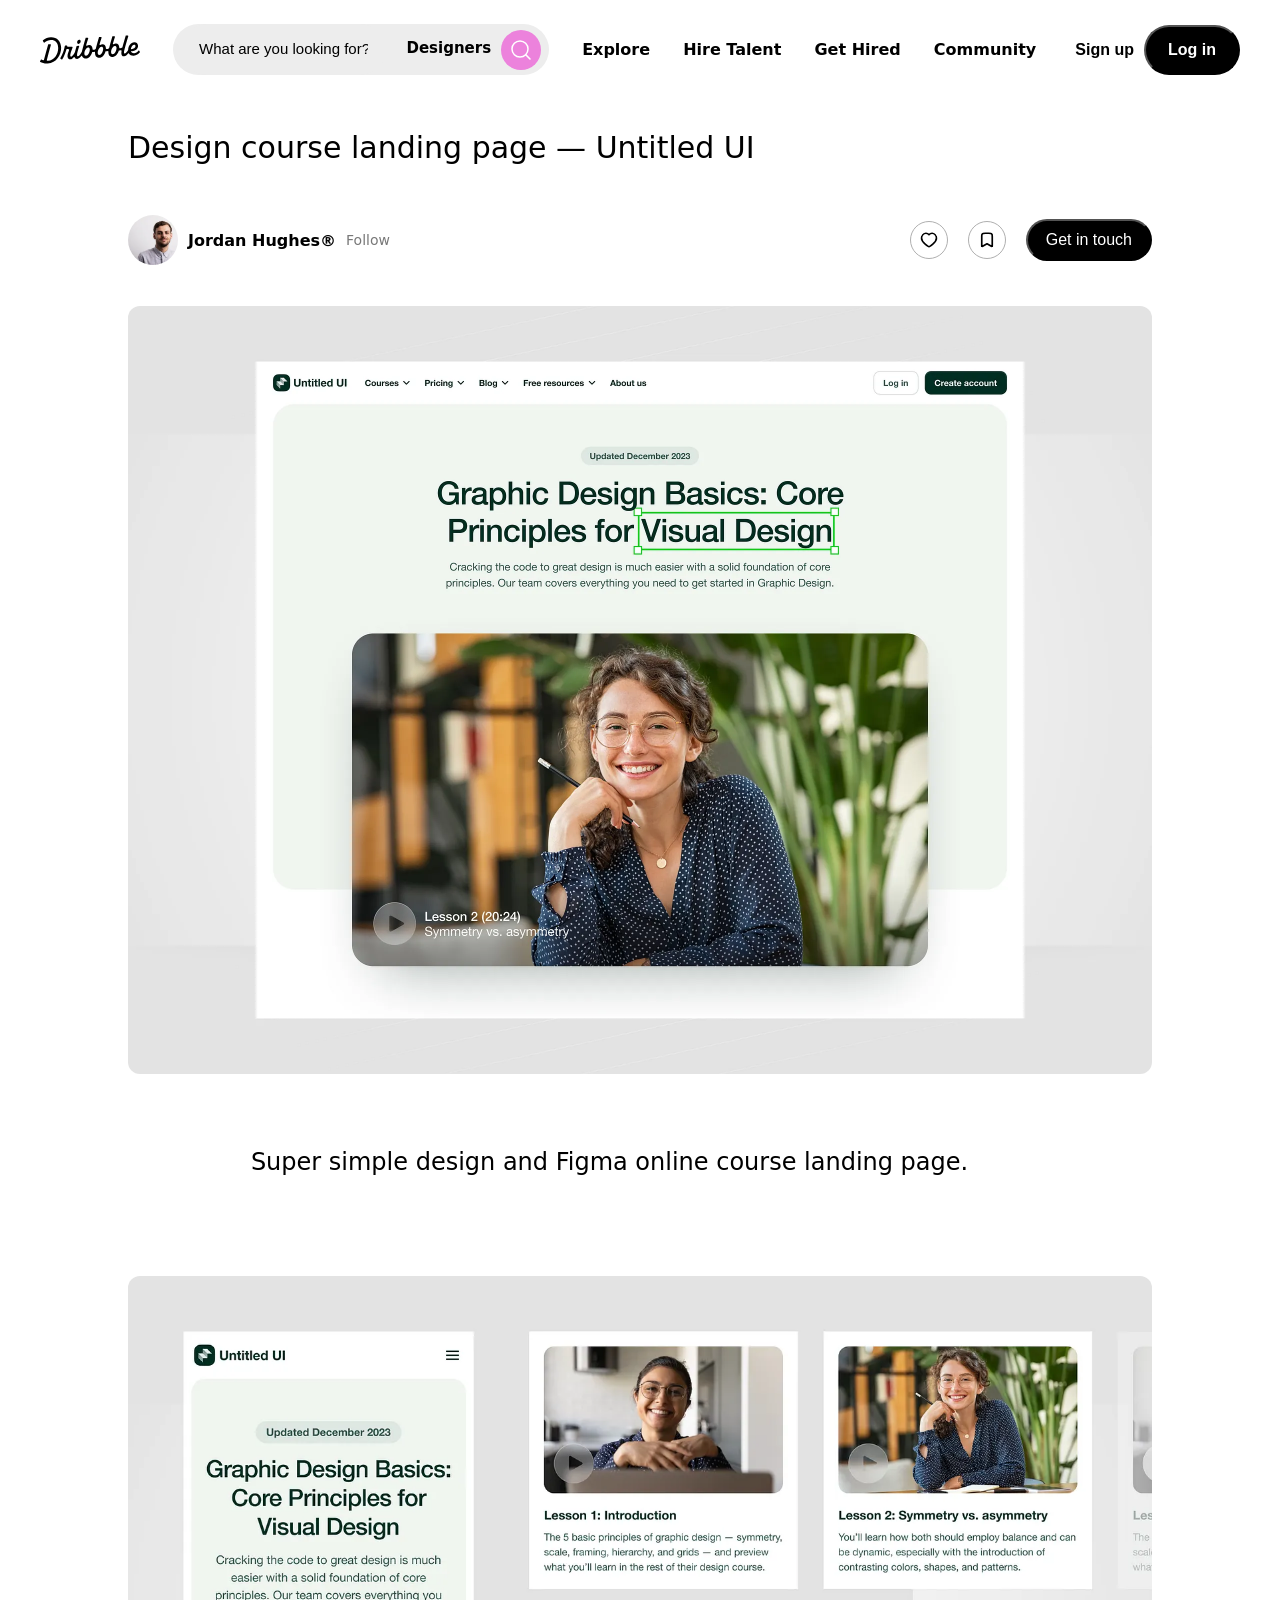
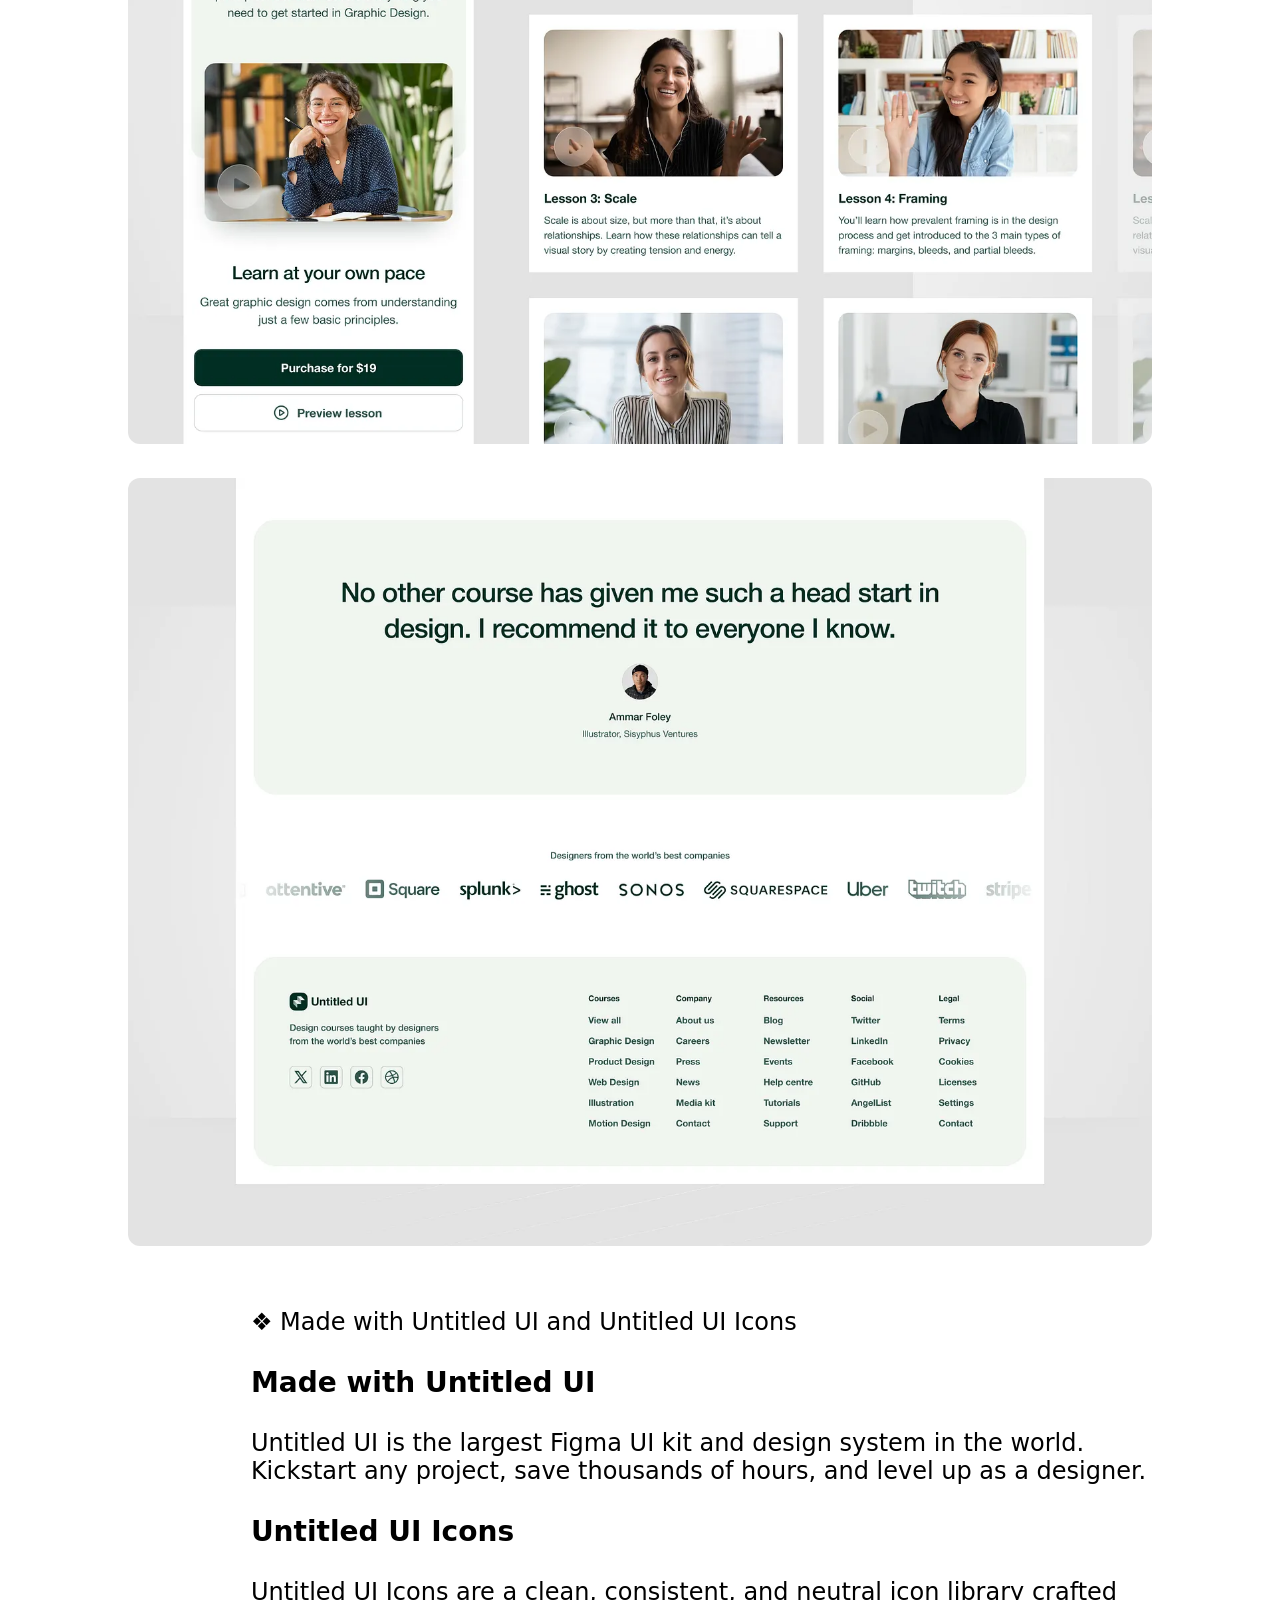
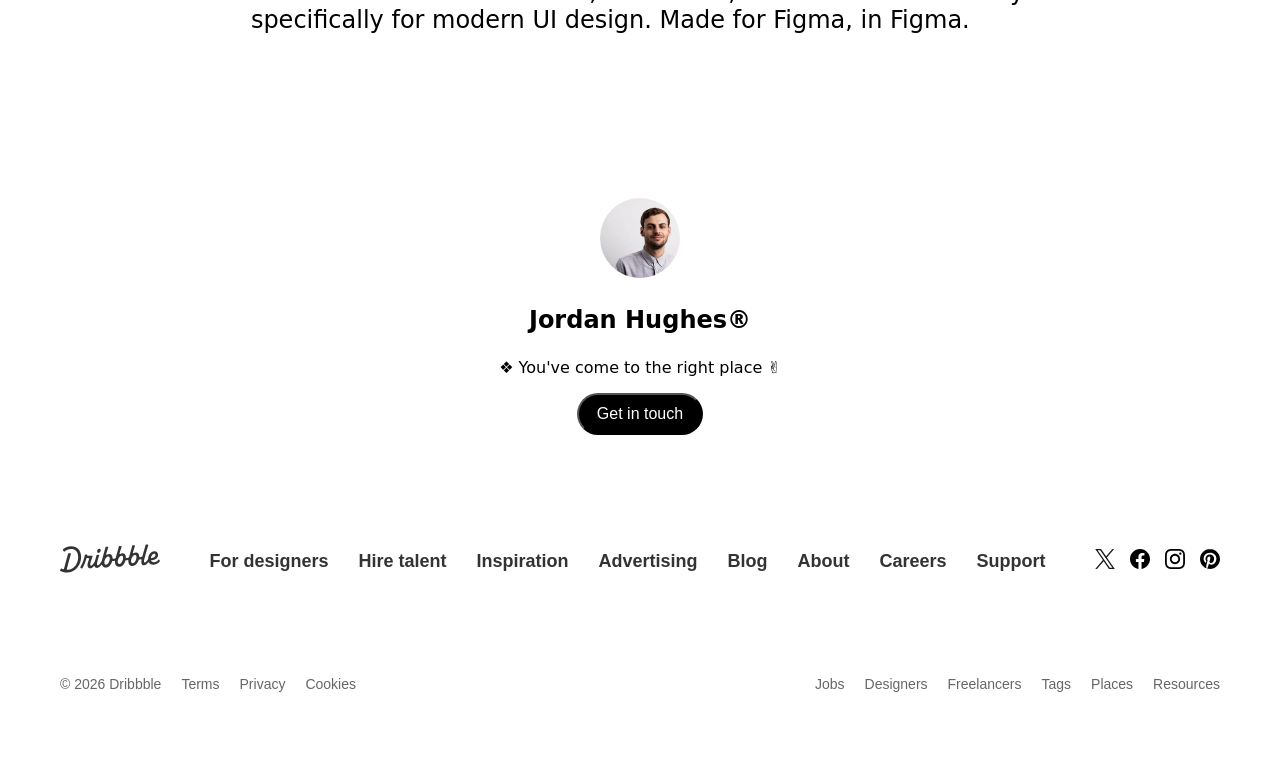
==== Assignment_7_Dribble_Responsive/index.html @ fb86acbf "Assignment_7_Dribble" ====
<!DOCTYPE html>
<html lang="en">

<head>
    <meta charset="UTF-8">
    <meta name="viewport" content="width=device-width, initial-scale=1.0">
    <title>Document</title>
    <link rel="stylesheet" href="style.css">
</head>

<body>
    <section class="nav-section">
        <div class="nav-bar">
            <svg xmlns="http://www.w3.org/2000/svg" width="100" height="59" viewBox="0 0 210 59" fill="none">
                <title>Dribbble: the community for graphic design</title>
                <path fill-rule="evenodd" clip-rule="evenodd"
                    d="M206.622 31.928C207.065 31.4116 207.85 31.4352 208.253 31.986H208.25L209.784 34.0834C210.075 34.4864 210.073 35.0425 209.769 35.4349C207.106 38.8893 202.44 42.2143 196.81 42.5359C192.366 42.7887 188.701 41.1051 186.706 37.9221C186.311 37.2925 185.44 37.2557 184.997 37.8511C182.63 41.0286 179.766 43.5134 176.782 43.6845C171.467 43.9876 169.966 40.4228 171.28 32.563C171.412 31.7805 170.726 31.1192 169.987 31.3141C168.885 31.6065 167.715 31.7356 166.528 31.633C166.034 31.5907 165.571 31.8912 165.422 32.3811C163.455 38.8418 158.774 44.8518 152.715 45.1997C148.847 45.421 143.069 43.205 143.647 33.9462C143.695 33.1927 143.019 32.5999 142.323 32.8106C141.11 33.1795 139.804 33.3534 138.474 33.2401C137.981 33.1979 137.52 33.4983 137.371 33.9885C135.404 40.449 130.723 46.4592 124.664 46.8068C120.796 47.0282 115.018 44.8124 115.596 35.5536C115.644 34.7998 114.968 34.207 114.272 34.418C113.059 34.7869 111.753 34.9634 110.423 34.8473C109.93 34.8053 109.469 35.1057 109.32 35.5956C107.352 42.0564 102.672 48.0664 96.6132 48.4142C93.8613 48.5723 90.1398 47.4945 88.4308 43.5264C88.1016 42.7599 87.1144 42.6438 86.6257 43.3105C84.2334 46.5751 81.3193 49.152 78.2762 49.3259C75.1571 49.505 73.4509 48.2535 72.7091 46.0216C72.4458 45.2339 71.4609 45.0467 70.9293 45.6712C68.8002 48.1744 66.3749 50.0082 63.9216 50.1479C60.1393 50.3666 57.9619 47.563 57.7823 44.1667C57.5747 40.204 59.2887 35.564 61.2025 30.4999C61.4684 29.7964 60.9873 29.0348 60.2608 29.0032C59.157 28.956 57.8963 28.8399 56.7113 28.6185C56.1771 28.5159 55.6583 28.8479 55.5063 29.3907C53.243 37.4716 49.7771 45.392 46.8529 50.074C46.5263 50.5984 45.8505 50.7381 45.3593 50.377L43.1264 48.7331C42.6682 48.393 42.5441 47.7397 42.8504 47.247C47.0759 40.478 50.8278 29.8807 52.1215 22.0421C52.2025 21.5415 52.61 21.17 53.0986 21.141L56.0683 20.9697C56.7493 20.9302 57.2861 21.5652 57.162 22.2634L57.1493 22.3372C57.0379 22.959 57.4532 23.5439 58.0532 23.6257C60.7164 23.992 64.6963 24.0366 67.3975 23.9313C68.157 23.9023 68.6938 24.6875 68.4178 25.4226C66.2507 31.1876 63.3469 39.1765 63.5139 42.3382C63.5899 43.7662 64.2204 44.5462 65.3291 44.4829C67.4508 44.3619 70.7141 40.0959 73.1876 35.3455C73.2331 35.261 73.2659 35.169 73.2862 35.0741C74.1196 31.3543 75.3565 27.2068 76.6061 23.0163L76.6837 22.7561C76.8128 22.3188 77.1901 22.0131 77.6306 21.9868L81.1876 21.7839C81.9219 21.7417 82.4712 22.4795 82.2485 23.2093C82.0654 23.8112 81.883 24.409 81.7023 25.0014C78.5723 35.2603 75.9438 43.8759 79.4838 43.6742C81.7978 43.5422 85.0764 39.6164 87.8966 34.0279C87.9421 33.9356 87.9751 33.8381 87.9954 33.7355C88.1372 33.0055 88.3092 32.2416 88.5195 31.4432C90.1639 24.8753 92.0286 18.3691 93.8955 11.855C94.4717 9.8446 95.0481 7.83341 95.6182 5.81945C95.7449 5.37417 96.1245 5.06062 96.57 5.03426L100.221 4.82611C100.963 4.78396 101.512 5.52962 101.279 6.26474C99.8208 10.8388 98.2967 15.7106 96.8487 20.4006C96.5448 21.3887 97.603 22.2107 98.4386 21.6416C99.8791 20.6562 101.545 20.0027 103.158 19.9105C107.267 19.676 110.064 23.0565 110.332 28.1496C110.347 28.4184 110.363 28.7082 110.37 29.0032C110.385 29.5673 110.808 30.023 111.348 30.0704C113.282 30.2417 115.259 29.6673 116.786 28.3051C116.943 28.1654 117.049 27.9757 117.102 27.7701C118.616 21.8916 120.287 16.0568 121.959 10.2147C122.532 8.21455 123.105 6.21353 123.672 4.20956C123.798 3.76427 124.178 3.45072 124.624 3.42438L128.274 3.21623C129.016 3.17408 129.566 3.91972 129.333 4.65484C127.874 9.22892 126.35 14.1007 124.902 18.7907C124.598 19.7788 125.657 20.6008 126.492 20.0317C127.933 19.0463 129.599 18.3929 131.211 18.3006C135.32 18.0662 138.117 21.4466 138.386 26.5399C138.401 26.8084 138.416 27.0985 138.424 27.3935C138.436 27.9573 138.862 28.4132 139.401 28.4607C141.335 28.6318 143.312 28.0573 144.839 26.6951C144.996 26.5557 145.102 26.3659 145.156 26.1604C146.67 20.2818 148.34 14.4471 150.013 8.6051C150.586 6.60484 151.158 4.60372 151.725 2.59968C151.852 2.15439 152.232 1.84085 152.677 1.8145L156.328 1.60635C157.07 1.56419 157.619 2.30985 157.386 3.04497C155.928 7.61902 154.404 12.4908 152.956 17.1808C152.652 18.1689 153.71 18.991 154.546 18.4219C155.986 17.4364 157.652 16.783 159.265 16.6908C163.374 16.4563 166.171 19.8367 166.44 24.9299C166.455 25.2013 166.47 25.4885 166.477 25.7835C166.493 26.3447 166.913 26.8032 167.452 26.8507C169.323 27.0166 171.237 26.4844 172.741 25.2171C172.908 25.0774 173.024 24.8798 173.08 24.6637C174.804 18.0187 177.336 9.31324 179.777 0.981894C179.906 0.541877 180.285 0.236236 180.726 0.209888L184.344 0.0017367C185.078 -0.0404207 185.627 0.692063 185.407 1.42191C182.047 12.5778 179.308 22.3372 177.797 28.0944C175.789 35.9039 175.711 38.1567 177.994 38.025C179.911 37.9143 182.493 35.1952 184.928 31.0847C185.025 30.924 185.075 30.7397 185.083 30.5526C185.402 22.324 190.447 14.8385 197.946 14.409C202.969 14.1218 205.721 17.916 205.918 21.6495C206.293 28.7767 199.248 33.3324 192.42 32.9107C191.625 32.8606 191.047 33.7145 191.397 34.4574C192.351 36.4967 194.359 37.6352 197.787 37.4374C201.048 37.2531 204.468 34.439 206.622 31.928ZM93.7548 33.9278C92.1345 40.4228 94.1017 42.9652 96.646 42.8203C100.823 42.5805 104.864 34.9263 104.553 29.019C104.416 26.4396 102.907 25.0958 101.145 25.1961C98.2106 25.3646 95.0512 28.745 93.7548 33.9278ZM121.808 32.3207C120.188 38.8154 122.155 41.3581 124.7 41.2131H124.697C128.874 40.9734 132.917 33.3192 132.606 27.4119C132.472 24.8324 130.96 23.4886 129.198 23.5887C126.264 23.7574 123.105 27.1379 121.808 32.3207ZM149.862 30.7133C148.242 37.2082 150.209 39.7509 152.753 39.606H152.751C156.925 39.3662 160.971 31.712 160.66 25.8047C160.525 23.2251 159.014 21.8814 157.252 21.9815C154.318 22.1501 151.158 25.5307 149.862 30.7133ZM200.584 22.2239C200.559 20.5218 199.513 19.2887 197.817 19.3862H197.815C194.483 19.5785 191.875 23.1856 191.045 27.562C190.913 28.2577 191.422 28.9058 192.103 28.8899C196.407 28.7821 200.721 25.9416 200.584 22.2239ZM44.3525 25.3837C43.9171 12.1962 35.3423 3.49339 22.6712 3.94658C17.2307 4.19426 11.0052 6.25733 6.32164 9.9461C5.88113 10.2939 5.76719 10.9315 6.06593 11.4163L8.05331 14.6519C8.39254 15.2052 9.11407 15.3185 9.60776 14.9075C13.1724 11.9459 18.0383 10.0041 22.7193 9.79855C31.403 9.43757 37.7828 14.9971 38.1551 25.7367C38.6209 38.2417 30.2157 52.5461 16.7091 53.3207C16.2382 53.3471 15.7471 53.3577 15.2559 53.3577C14.5673 53.3577 14.0585 52.6858 14.2306 51.9901C16.8357 41.4744 19.8763 30.1974 22.9776 19.7029C23.1928 18.973 22.6459 18.2458 21.9143 18.288L17.9648 18.5146C17.5218 18.5409 17.142 18.8492 17.0129 19.2918C14.0331 29.6045 11.0508 40.7895 8.36723 51.284C8.21279 51.89 7.59761 52.2379 7.02544 52.0427C5.62543 51.566 4.34693 51.0232 3.2583 50.3881C2.73677 50.0825 2.07601 50.2987 1.80765 50.8571L0.11142 54.4037C-0.139216 54.9281 0.0455967 55.5709 0.539275 55.8527C4.38489 58.0345 10.223 59.2806 16.0914 58.9462C35.4032 57.8393 44.864 40.0015 44.3525 25.3889V25.3837ZM82.3044 9.18082C79.955 9.31518 77.8713 11.9553 78.0183 14.7377C78.1143 16.5715 79.2917 17.7967 81.1195 17.694C83.4689 17.5596 85.6106 14.7798 85.4714 12.1318C85.3754 10.298 84.0005 9.08333 82.3044 9.18082Z"
                    fill="currentColor" />
            </svg>
            <div class="search-bar">
                <input type="text" placeholder="What are you looking for?">
                <div class="search-content">
                    <div class="dropdown">
                        <p>Designers </p>
                    </div>
                    <button class="search-icon">
                        <svg xmlns="http://www.w3.org/2000/svg" width="24" height="24" viewBox="0 0 24 24" fill="none"
                            role="img" aria-hidden="true" class="icon ">
                            <path
                                d="M21 21L16.65 16.65M19 11C19 15.4183 15.4183 19 11 19C6.58172 19 3 15.4183 3 11C3 6.58172 6.58172 3 11 3C15.4183 3 19 6.58172 19 11Z"
                                stroke="currentColor" stroke-width="1.5" stroke-linecap="round"
                                stroke-linejoin="round" />
                        </svg>
                    </button>
                </div>
            </div>
            <h3>Explore</h3>
            <h3>Hire Talent</h3>
            <h3>Get Hired</h3>
            <h3>Community</h3>
            <div class="login-signup-btn">
                <button class="signup">Sign up</button>
                <button class="login">Log in</button>
            </div>
        </div>
    </section>
    <section class="main-content">
        <div class="content">
            <h2 class="main-head">Design course landing page — Untitled UI</h2>
            <div class="profile-header">
                <div class="pic-name">
                    <img src="Profile_pic.webp" class="profile-pic" alt="">
                    <p class="name">Jordan Hughes®</p>
                    <p class="follow">Follow</p>
                </div>
                <div class="buttons">
                    <svg xmlns="http://www.w3.org/2000/svg" width="18" height="18" viewBox="0 0 16 16" fill="none"
                        role="img" aria-hidden="true" class="icon-btn">
                        <path
                            d="M10.7408 2C13.0889 2 14.6667 4.235 14.6667 6.32C14.6667 10.5425 8.11856 14 8.00004 14C7.88152 14 1.33337 10.5425 1.33337 6.32C1.33337 4.235 2.91115 2 5.2593 2C6.60745 2 7.48893 2.6825 8.00004 3.2825C8.51115 2.6825 9.39263 2 10.7408 2Z"
                            stroke="currentColor" stroke-width="1.5" stroke-linecap="round" stroke-linejoin="round" />
                    </svg>
                    <svg xmlns="http://www.w3.org/2000/svg" width="18" height="18" viewBox="0 0 16 16" fill="none"
                        role="img" aria-hidden="true" class="icon-btn">
                        <path
                            d="M3.33337 5.2C3.33337 4.0799 3.33337 3.51984 3.55136 3.09202C3.74311 2.71569 4.04907 2.40973 4.42539 2.21799C4.85322 2 5.41327 2 6.53337 2H9.46671C10.5868 2 11.1469 2 11.5747 2.21799C11.951 2.40973 12.257 2.71569 12.4487 3.09202C12.6667 3.51984 12.6667 4.0799 12.6667 5.2V14L8.00004 11.3333L3.33337 14V5.2Z"
                            stroke="currentColor" stroke-width="1.5" stroke-linecap="round" stroke-linejoin="round" />
                    </svg>
                    <button class="buttons-btn">Get in touch</button>
                </div>
            </div>
            <div class="post">
                <img src="Post_1.webp" alt="" class="post-1">
            </div>
            <p class="post-desc">Super simple design and Figma online course landing page.</p>
            <div class="post">
                <img src="Post_2.webp" alt="" class="post-1">
            </div>
            <div class="post">
                <img src="Post_3.webp" alt="" class="post-1">
            </div><br><br>

            <p class="post-desc-1">❖ Made with Untitled UI and Untitled UI Icons</p>
            <p class="post-bold">Made with Untitled UI</p>
            <p class="post-desc-1">Untitled UI is the largest Figma UI kit and design system in the world. Kickstart any
                project, save thousands of hours, and level up as a designer.</p>
            <p class="post-bold">Untitled UI Icons</p>
            <p class="post-desc-1">Untitled UI Icons are a clean, consistent, and neutral icon library crafted
                specifically for modern UI design. Made for Figma, in Figma.</p>
            <div class="pic-name-1">
                <img src="Profile_pic.webp" class="profile-pic-1" alt="">
                <p class="name-1">Jordan Hughes®</p>
                <p class="follow-1">❖ You've come to the right place ✌️</p>
                <button class="buttons-btn">Get in touch</button>
            </div>
        </div>
    </section>
    <footer class="footer">
        <div class="footer-top">
            <div class="logo">
                <svg xmlns="http://www.w3.org/2000/svg" width="100" height="59" viewBox="0 0 210 59" fill="none">
                    <title>Dribbble: the community for graphic design</title>
                    <path fill-rule="evenodd" clip-rule="evenodd"
                        d="M206.622 31.928C207.065 31.4116 207.85 31.4352 208.253 31.986H208.25L209.784 34.0834C210.075 34.4864 210.073 35.0425 209.769 35.4349C207.106 38.8893 202.44 42.2143 196.81 42.5359C192.366 42.7887 188.701 41.1051 186.706 37.9221C186.311 37.2925 185.44 37.2557 184.997 37.8511C182.63 41.0286 179.766 43.5134 176.782 43.6845C171.467 43.9876 169.966 40.4228 171.28 32.563C171.412 31.7805 170.726 31.1192 169.987 31.3141C168.885 31.6065 167.715 31.7356 166.528 31.633C166.034 31.5907 165.571 31.8912 165.422 32.3811C163.455 38.8418 158.774 44.8518 152.715 45.1997C148.847 45.421 143.069 43.205 143.647 33.9462C143.695 33.1927 143.019 32.5999 142.323 32.8106C141.11 33.1795 139.804 33.3534 138.474 33.2401C137.981 33.1979 137.52 33.4983 137.371 33.9885C135.404 40.449 130.723 46.4592 124.664 46.8068C120.796 47.0282 115.018 44.8124 115.596 35.5536C115.644 34.7998 114.968 34.207 114.272 34.418C113.059 34.7869 111.753 34.9634 110.423 34.8473C109.93 34.8053 109.469 35.1057 109.32 35.5956C107.352 42.0564 102.672 48.0664 96.6132 48.4142C93.8613 48.5723 90.1398 47.4945 88.4308 43.5264C88.1016 42.7599 87.1144 42.6438 86.6257 43.3105C84.2334 46.5751 81.3193 49.152 78.2762 49.3259C75.1571 49.505 73.4509 48.2535 72.7091 46.0216C72.4458 45.2339 71.4609 45.0467 70.9293 45.6712C68.8002 48.1744 66.3749 50.0082 63.9216 50.1479C60.1393 50.3666 57.9619 47.563 57.7823 44.1667C57.5747 40.204 59.2887 35.564 61.2025 30.4999C61.4684 29.7964 60.9873 29.0348 60.2608 29.0032C59.157 28.956 57.8963 28.8399 56.7113 28.6185C56.1771 28.5159 55.6583 28.8479 55.5063 29.3907C53.243 37.4716 49.7771 45.392 46.8529 50.074C46.5263 50.5984 45.8505 50.7381 45.3593 50.377L43.1264 48.7331C42.6682 48.393 42.5441 47.7397 42.8504 47.247C47.0759 40.478 50.8278 29.8807 52.1215 22.0421C52.2025 21.5415 52.61 21.17 53.0986 21.141L56.0683 20.9697C56.7493 20.9302 57.2861 21.5652 57.162 22.2634L57.1493 22.3372C57.0379 22.959 57.4532 23.5439 58.0532 23.6257C60.7164 23.992 64.6963 24.0366 67.3975 23.9313C68.157 23.9023 68.6938 24.6875 68.4178 25.4226C66.2507 31.1876 63.3469 39.1765 63.5139 42.3382C63.5899 43.7662 64.2204 44.5462 65.3291 44.4829C67.4508 44.3619 70.7141 40.0959 73.1876 35.3455C73.2331 35.261 73.2659 35.169 73.2862 35.0741C74.1196 31.3543 75.3565 27.2068 76.6061 23.0163L76.6837 22.7561C76.8128 22.3188 77.1901 22.0131 77.6306 21.9868L81.1876 21.7839C81.9219 21.7417 82.4712 22.4795 82.2485 23.2093C82.0654 23.8112 81.883 24.409 81.7023 25.0014C78.5723 35.2603 75.9438 43.8759 79.4838 43.6742C81.7978 43.5422 85.0764 39.6164 87.8966 34.0279C87.9421 33.9356 87.9751 33.8381 87.9954 33.7355C88.1372 33.0055 88.3092 32.2416 88.5195 31.4432C90.1639 24.8753 92.0286 18.3691 93.8955 11.855C94.4717 9.8446 95.0481 7.83341 95.6182 5.81945C95.7449 5.37417 96.1245 5.06062 96.57 5.03426L100.221 4.82611C100.963 4.78396 101.512 5.52962 101.279 6.26474C99.8208 10.8388 98.2967 15.7106 96.8487 20.4006C96.5448 21.3887 97.603 22.2107 98.4386 21.6416C99.8791 20.6562 101.545 20.0027 103.158 19.9105C107.267 19.676 110.064 23.0565 110.332 28.1496C110.347 28.4184 110.363 28.7082 110.37 29.0032C110.385 29.5673 110.808 30.023 111.348 30.0704C113.282 30.2417 115.259 29.6673 116.786 28.3051C116.943 28.1654 117.049 27.9757 117.102 27.7701C118.616 21.8916 120.287 16.0568 121.959 10.2147C122.532 8.21455 123.105 6.21353 123.672 4.20956C123.798 3.76427 124.178 3.45072 124.624 3.42438L128.274 3.21623C129.016 3.17408 129.566 3.91972 129.333 4.65484C127.874 9.22892 126.35 14.1007 124.902 18.7907C124.598 19.7788 125.657 20.6008 126.492 20.0317C127.933 19.0463 129.599 18.3929 131.211 18.3006C135.32 18.0662 138.117 21.4466 138.386 26.5399C138.401 26.8084 138.416 27.0985 138.424 27.3935C138.436 27.9573 138.862 28.4132 139.401 28.4607C141.335 28.6318 143.312 28.0573 144.839 26.6951C144.996 26.5557 145.102 26.3659 145.156 26.1604C146.67 20.2818 148.34 14.4471 150.013 8.6051C150.586 6.60484 151.158 4.60372 151.725 2.59968C151.852 2.15439 152.232 1.84085 152.677 1.8145L156.328 1.60635C157.07 1.56419 157.619 2.30985 157.386 3.04497C155.928 7.61902 154.404 12.4908 152.956 17.1808C152.652 18.1689 153.71 18.991 154.546 18.4219C155.986 17.4364 157.652 16.783 159.265 16.6908C163.374 16.4563 166.171 19.8367 166.44 24.9299C166.455 25.2013 166.47 25.4885 166.477 25.7835C166.493 26.3447 166.913 26.8032 167.452 26.8507C169.323 27.0166 171.237 26.4844 172.741 25.2171C172.908 25.0774 173.024 24.8798 173.08 24.6637C174.804 18.0187 177.336 9.31324 179.777 0.981894C179.906 0.541877 180.285 0.236236 180.726 0.209888L184.344 0.0017367C185.078 -0.0404207 185.627 0.692063 185.407 1.42191C182.047 12.5778 179.308 22.3372 177.797 28.0944C175.789 35.9039 175.711 38.1567 177.994 38.025C179.911 37.9143 182.493 35.1952 184.928 31.0847C185.025 30.924 185.075 30.7397 185.083 30.5526C185.402 22.324 190.447 14.8385 197.946 14.409C202.969 14.1218 205.721 17.916 205.918 21.6495C206.293 28.7767 199.248 33.3324 192.42 32.9107C191.625 32.8606 191.047 33.7145 191.397 34.4574C192.351 36.4967 194.359 37.6352 197.787 37.4374C201.048 37.2531 204.468 34.439 206.622 31.928ZM93.7548 33.9278C92.1345 40.4228 94.1017 42.9652 96.646 42.8203C100.823 42.5805 104.864 34.9263 104.553 29.019C104.416 26.4396 102.907 25.0958 101.145 25.1961C98.2106 25.3646 95.0512 28.745 93.7548 33.9278ZM121.808 32.3207C120.188 38.8154 122.155 41.3581 124.7 41.2131H124.697C128.874 40.9734 132.917 33.3192 132.606 27.4119C132.472 24.8324 130.96 23.4886 129.198 23.5887C126.264 23.7574 123.105 27.1379 121.808 32.3207ZM149.862 30.7133C148.242 37.2082 150.209 39.7509 152.753 39.606H152.751C156.925 39.3662 160.971 31.712 160.66 25.8047C160.525 23.2251 159.014 21.8814 157.252 21.9815C154.318 22.1501 151.158 25.5307 149.862 30.7133ZM200.584 22.2239C200.559 20.5218 199.513 19.2887 197.817 19.3862H197.815C194.483 19.5785 191.875 23.1856 191.045 27.562C190.913 28.2577 191.422 28.9058 192.103 28.8899C196.407 28.7821 200.721 25.9416 200.584 22.2239ZM44.3525 25.3837C43.9171 12.1962 35.3423 3.49339 22.6712 3.94658C17.2307 4.19426 11.0052 6.25733 6.32164 9.9461C5.88113 10.2939 5.76719 10.9315 6.06593 11.4163L8.05331 14.6519C8.39254 15.2052 9.11407 15.3185 9.60776 14.9075C13.1724 11.9459 18.0383 10.0041 22.7193 9.79855C31.403 9.43757 37.7828 14.9971 38.1551 25.7367C38.6209 38.2417 30.2157 52.5461 16.7091 53.3207C16.2382 53.3471 15.7471 53.3577 15.2559 53.3577C14.5673 53.3577 14.0585 52.6858 14.2306 51.9901C16.8357 41.4744 19.8763 30.1974 22.9776 19.7029C23.1928 18.973 22.6459 18.2458 21.9143 18.288L17.9648 18.5146C17.5218 18.5409 17.142 18.8492 17.0129 19.2918C14.0331 29.6045 11.0508 40.7895 8.36723 51.284C8.21279 51.89 7.59761 52.2379 7.02544 52.0427C5.62543 51.566 4.34693 51.0232 3.2583 50.3881C2.73677 50.0825 2.07601 50.2987 1.80765 50.8571L0.11142 54.4037C-0.139216 54.9281 0.0455967 55.5709 0.539275 55.8527C4.38489 58.0345 10.223 59.2806 16.0914 58.9462C35.4032 57.8393 44.864 40.0015 44.3525 25.3889V25.3837ZM82.3044 9.18082C79.955 9.31518 77.8713 11.9553 78.0183 14.7377C78.1143 16.5715 79.2917 17.7967 81.1195 17.694C83.4689 17.5596 85.6106 14.7798 85.4714 12.1318C85.3754 10.298 84.0005 9.08333 82.3044 9.18082Z"
                        fill="currentColor" />
                </svg>
            </div>

            <ul class="footer-links">
                <li>For designers</li>
                <li>Hire talent</li>
                <li>Inspiration</li>
                <li>Advertising</li>
                <li>Blog</li>
                <li>About</li>
                <li>Careers</li>
                <li>Support</li>
            </ul>

            <div class="social-icons">
                <span><svg xmlns="http://www.w3.org/2000/svg" width="20" height="20" viewBox="0 0 16 16" role="img" aria-hidden="true" class="icon "><path d="M9.492 6.773 15.32 0h-1.379L8.88 5.883 4.836 0H.176l6.113 8.895L.176 16h1.379l5.347-6.21L11.168 16h4.664Zm-1.89 2.2L6.98 8.09 2.055 1.04h2.12l3.977 5.687.618.886 5.171 7.395h-2.12Zm0 0" style="stroke:none;fill-rule:nonzero;fill:#1a1a1a;fill-opacity:1"/></svg></span>
                <span><svg xmlns="http://www.w3.org/2000/svg" width="20" height="20" viewBox="0 0 16 16" role="img" aria-hidden="true" class="icon "><path fill-rule="evenodd" clip-rule="evenodd" d="M7.99997 0C12.4179 0 15.9999 3.58206 15.9999 8C15.9999 11.9938 13.0749 15.3036 9.24988 15.9032V10.313H11.114L11.4684 8L11.4684 8L9.24988 8V6.49923C9.24988 6.31267 9.27682 6.12738 9.34035 5.95886C9.46533 5.62736 9.73181 5.36105 10.2125 5.27706C10.3161 5.25896 10.4296 5.24933 10.5538 5.24933C10.5538 5.24933 10.5538 5.24933 10.5538 5.24933H11.5629V3.28055C11.5629 3.28055 11.5629 3.28055 11.5629 3.28055C11.5629 3.28055 10.6471 3.12418 9.77189 3.12418C9.77188 3.12418 9.77188 3.12417 9.77187 3.12417C9.70943 3.12417 9.64772 3.12547 9.58678 3.12805C7.99515 3.19538 6.92259 4.13904 6.7691 5.811C6.7565 5.94817 6.75008 6.09022 6.75008 6.2371V8H4.71831V10.313L4.71833 10.313L6.75008 10.313V15.9032C2.92504 15.3025 0 11.9927 0 8C0 3.58206 3.58204 0 7.99997 0Z"/></svg></span>
                <span><svg xmlns="http://www.w3.org/2000/svg" width="20" height="20" viewBox="0 0 16 16" fill-rule="evenodd" clip-rule="evenodd" stroke-linejoin="round" stroke-miterlimit="1.414" role="img" aria-hidden="true" class="icon "><path d="M8 0C5.827 0 5.555.01 4.702.048 3.85.088 3.27.222 2.76.42c-.526.204-.973.478-1.417.923-.445.444-.72.89-.923 1.417-.198.51-.333 1.09-.372 1.942C.008 5.555 0 5.827 0 8s.01 2.445.048 3.298c.04.852.174 1.433.372 1.942.204.526.478.973.923 1.417.444.445.89.72 1.417.923.51.198 1.09.333 1.942.372.853.04 1.125.048 3.298.048s2.445-.01 3.298-.048c.852-.04 1.433-.174 1.942-.372.526-.204.973-.478 1.417-.923.445-.444.72-.89.923-1.417.198-.51.333-1.09.372-1.942.04-.853.048-1.125.048-3.298s-.01-2.445-.048-3.298c-.04-.852-.174-1.433-.372-1.942-.204-.526-.478-.973-.923-1.417-.444-.445-.89-.72-1.417-.923-.51-.198-1.09-.333-1.942-.372C10.445.008 10.173 0 8 0zm0 1.44c2.136 0 2.39.01 3.233.048.78.036 1.203.166 1.485.276.374.145.64.318.92.598.28.28.453.546.598.92.11.282.24.705.276 1.485.038.844.047 1.097.047 3.233s-.01 2.39-.048 3.233c-.036.78-.166 1.203-.276 1.485-.145.374-.318.64-.598.92-.28.28-.546.453-.92.598-.282.11-.705.24-1.485.276-.844.038-1.097.047-3.233.047s-2.39-.01-3.233-.048c-.78-.036-1.203-.166-1.485-.276-.374-.145-.64-.318-.92-.598-.28-.28-.453-.546-.598-.92-.11-.282-.24-.705-.276-1.485C1.45 10.39 1.44 10.136 1.44 8s.01-2.39.048-3.233c.036-.78.166-1.203.276-1.485.145-.374.318-.64.598-.92.28-.28.546-.453.92-.598.282-.11.705-.24 1.485-.276C5.61 1.45 5.864 1.44 8 1.44zm0 2.452c-2.27 0-4.108 1.84-4.108 4.108 0 2.27 1.84 4.108 4.108 4.108 2.27 0 4.108-1.84 4.108-4.108 0-2.27-1.84-4.108-4.108-4.108zm0 6.775c-1.473 0-2.667-1.194-2.667-2.667 0-1.473 1.194-2.667 2.667-2.667 1.473 0 2.667 1.194 2.667 2.667 0 1.473-1.194 2.667-2.667 2.667zm5.23-6.937c0 .53-.43.96-.96.96s-.96-.43-.96-.96.43-.96.96-.96.96.43.96.96z"/></svg></span>
                <span><svg xmlns="http://www.w3.org/2000/svg" width="20" height="20" aria-labelledby="a9cbq7agwfe3kfuxamv7y3k6v1u66xkd" role="img" viewBox="0 0 24 24" aria-hidden="true" class="icon "><title id="a9cbq7agwfe3kfuxamv7y3k6v1u66xkd">Pinterest icon</title><path d="M12.017 0C5.396 0 .029 5.367.029 11.987c0 5.079 3.158 9.417 7.618 11.162-.105-.949-.199-2.403.041-3.439.219-.937 1.406-5.957 1.406-5.957s-.359-.72-.359-1.781c0-1.663.967-2.911 2.168-2.911 1.024 0 1.518.769 1.518 1.688 0 1.029-.653 2.567-.992 3.992-.285 1.193.6 2.165 1.775 2.165 2.128 0 3.768-2.245 3.768-5.487 0-2.861-2.063-4.869-5.008-4.869-3.41 0-5.409 2.562-5.409 5.199 0 1.033.394 2.143.889 2.741.099.12.112.225.085.345-.09.375-.293 1.199-.334 1.363-.053.225-.172.271-.401.165-1.495-.69-2.433-2.878-2.433-4.646 0-3.776 2.748-7.252 7.92-7.252 4.158 0 7.392 2.967 7.392 6.923 0 4.135-2.607 7.462-6.233 7.462-1.214 0-2.354-.629-2.758-1.379l-.749 2.848c-.269 1.045-1.004 2.352-1.498 3.146 1.123.345 2.306.535 3.55.535 6.607 0 11.985-5.365 11.985-11.987C23.97 5.39 18.592.026 11.985.026L12.017 0z"/></svg></span>
            </div>
        </div>

        <div class="footer-bottom">
            <div class="left">
                <span>© 2026 Dribbble</span>
                <span>Terms</span>
                <span>Privacy</span>
                <span>Cookies</span>
            </div>

            <div class="right">
                <span>Jobs</span>
                <span>Designers</span>
                <span>Freelancers</span>
                <span>Tags</span>
                <span>Places</span>
                <span>Resources</span>
            </div>
        </div>
    </footer>
</body>

</html>
---- Assignment_7_Dribble_Responsive/style.css ----
body {
    margin: 0;
    box-sizing: border-box;
    font-family: system-ui, -apple-system, BlinkMacSystemFont, 'Segoe UI', Roboto, Oxygen, Ubuntu, Cantarell, 'Open Sans', 'Helvetica Neue', sans-serif;
    background-color: white;
    padding-top: 70px;
}

.nav-section{
    position: fixed;
    top: 0;
    left: 0;
    width: 100%;
    z-index: 1000;
    background-color: white;
    margin-bottom: 50px;
}

.nav-bar {
    display: flex;
    gap: 20px;
    align-items: center;
    justify-content: space-between;
    padding: 20px 40px;
}
.nav-bar h3{
    font-size: 16px;
    font-weight: 600
}
.search-bar{
    width: 30%;
    display: flex;
    gap: 5px;
    justify-content: space-between;
    border: none;
    background-color: rgb(237, 237, 237);
    border-radius: 50px;
    padding: 0px 8px;
}
.search-bar input{
    border: none;
    outline: none;
    background-color: rgb(237, 237, 237);
    border-radius: 50px;
    padding: 18px 18px;
    /* font-weight: bold; */
    color: black;
}
.search-bar input::placeholder{
    color: black;
    font-size: 15px
}
.search-content{
    display: flex;
    gap: 10px;
}
.dropdown{
    font-size: 15px;
    display: flex;
    align-items: center;
    padding-bottom: 3px;
    color: black;
    font-weight: 600;
}
.search-icon{
    width: 40px;
    height: 40px;
    border: none;
    outline: none;
    background-color: #ec82dc;
    display: flex;
    align-items: center;
    justify-content: center;
    border-radius: 50%;
    color: white;
    margin-top: 6px;
}
.login-signup-btn{
    display: flex;
    align-self: center;
    justify-content: space-evenly;
    gap: 4px;
}
.signup{
    font-size: 16px;
    font-weight: bolder;
    background-color: white;
    border: none;
    outline: none;
    cursor: pointer;
}
.login{
    font-size: 16px;
    font-weight: bold;
    background-color: rgb(0, 0, 0);
    color: white;
    border-radius: 50px;
    outline: none;
    padding: 14px 22px;
    cursor: pointer;
}
.content{
    width: 80%;
    margin-top: 60px;
    margin-left: auto;
    margin-right: auto
}
.main-head{
    font-size: 30px;
    font-weight: 500;
}
.profile-header{
    display: flex;
    justify-content: space-between;
    align-items: center;
    position: sticky;
    top: 15%;
    background-color: white;
    padding-top: 25px;
    padding-bottom: 10px;
}
.pic-name{
    display: flex;
    gap: 10px;
}
.profile-pic{
    width: 50px;
    height: 50px;
    border-radius: 50%;
    object-fit: cover;
}
.profile-pic-1{
    width: 80px;
    height: 80px;
    border-radius: 50%;
    object-fit: cover;
}
.name{
    font-weight: 600;
}
.name-1{
    font-size: 24px;
    font-weight: 600;
}
.follow{
    display: flex;
    align-items: center;
    font-size: 14px;
    color: rgb(120, 120, 120);
    font-weight: 500;
}
.buttons{
    display: flex;
    gap: 20px;
    align-items: center;
}
.icon-btn{
    padding: 9px;
    border: 1px solid rgb(175, 175, 175);
    border-radius: 50%;
    cursor: pointer;
}
.buttons-btn{
    font-size: 16px;
    padding: 10px 18px;
    background-color: black;
    color: white;
    border-radius: 50px;
    cursor: pointer;
}
.post-1{
    margin-top: 30px;
    width: 100%;
    border-radius: 12px;
}
.post-desc{
    margin-left: 12%;
    margin-top: 70px;
    margin-bottom: 70px;
    font-size: 24px;
}
.post-desc-1{
    margin-left: 12%;
    margin-top: 20px;
    margin-bottom: 20px;
    font-size: 24px;
}
.post-bold{
    margin-left: 12%;
    margin-top: 30px;
    margin-bottom: 30px;
    font-size: 28px;
    font-weight: 900;
}
.pic-name-1{
    margin-top: 16%;
    text-align: center;
}
.footer {
    background-color: white;
    padding: 30px 60px;
    font-family: Arial, sans-serif;
    color: #333;
    margin-top: 5%;
}


.footer-top {
    display: flex;
    align-items: center;
    justify-content: space-between;
    margin-bottom: 7%;
}

.logo {
    font-size: 28px;
    font-weight: bold;
    font-family: cursive;
}


.footer-links {
    display: flex;
    list-style: none;
    gap: 30px;
    padding: 0;
    font-size: 18px;
}

.footer-links li {
    cursor: pointer;
    font-weight: 600;
}


.social-icons {
    display: flex;
    gap: 15px;
    font-size: 18px;
    cursor: pointer;
}


.footer-bottom {
    display: flex;
    justify-content: space-between;
    font-size: 14px;
    color: #666;
    margin-bottom: 3.5%;
}

.footer-bottom .left,
.footer-bottom .right {
    display: flex;
    gap: 20px;
}
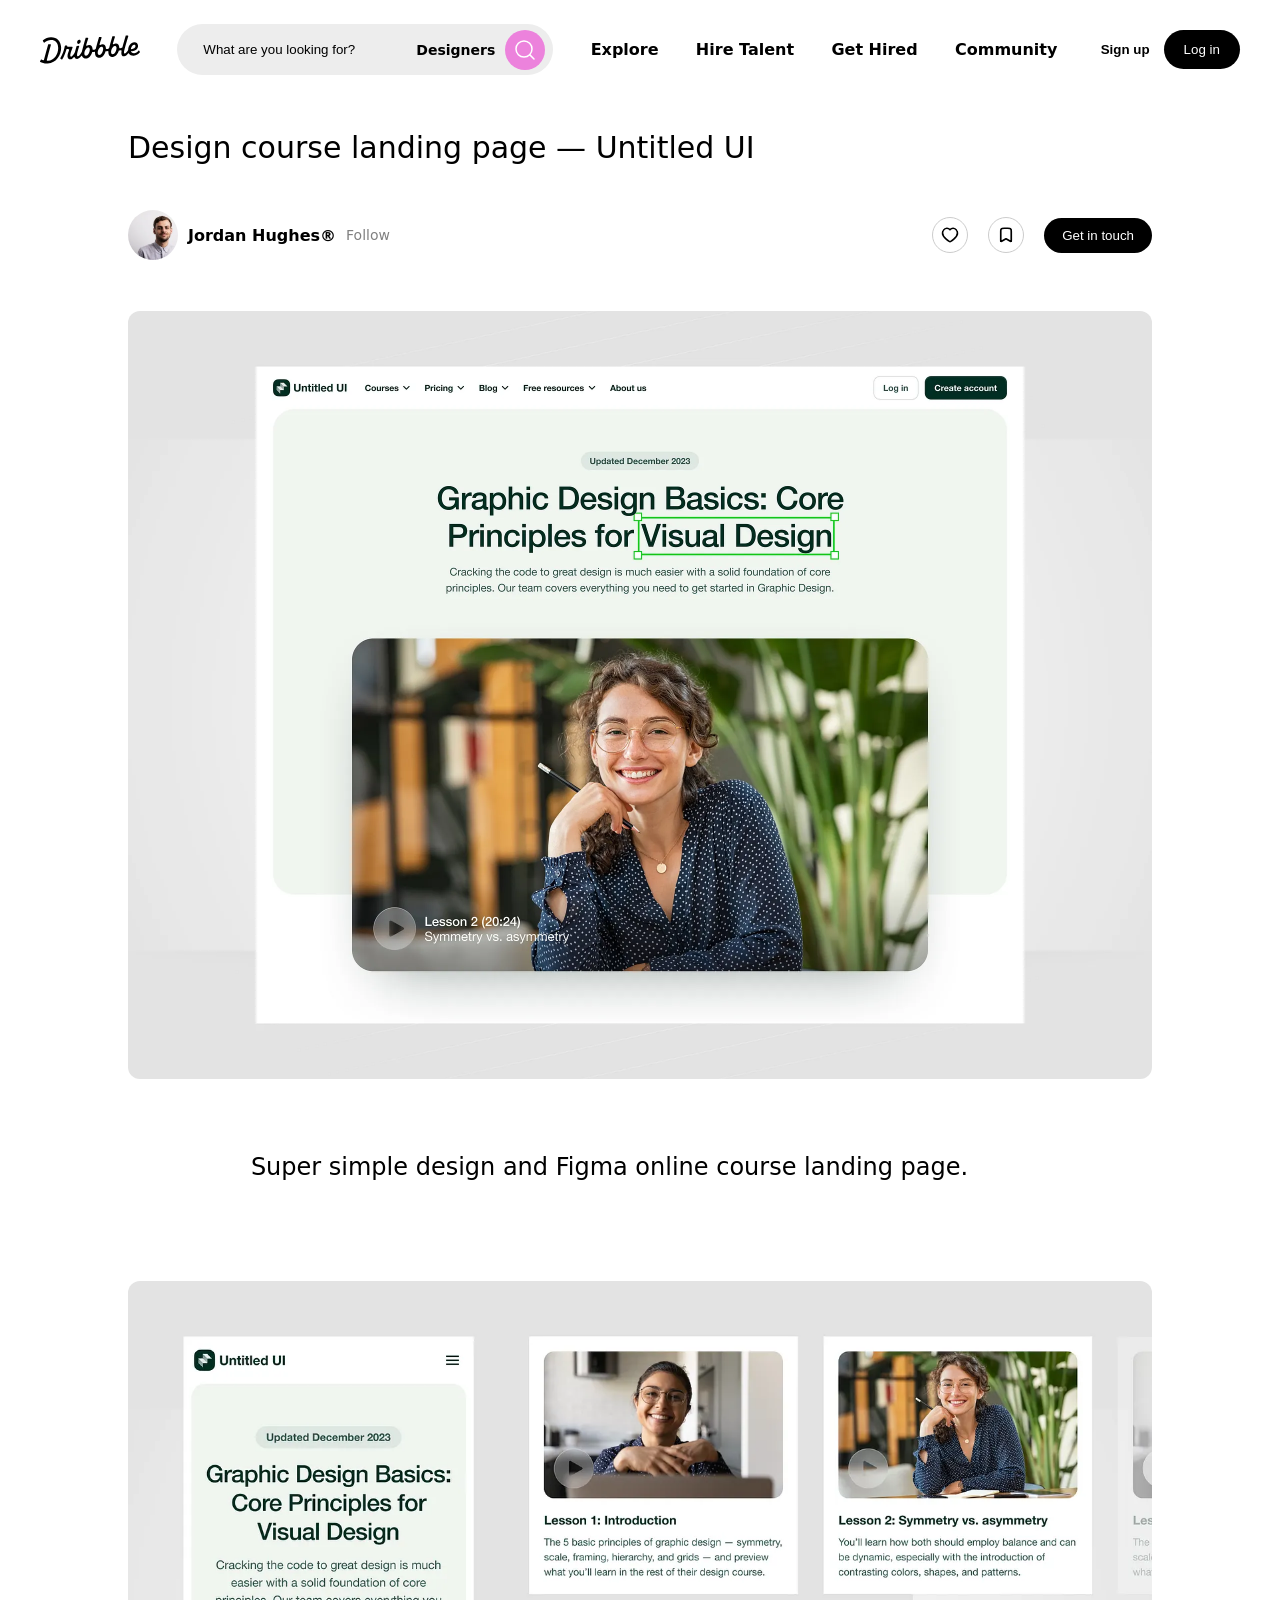
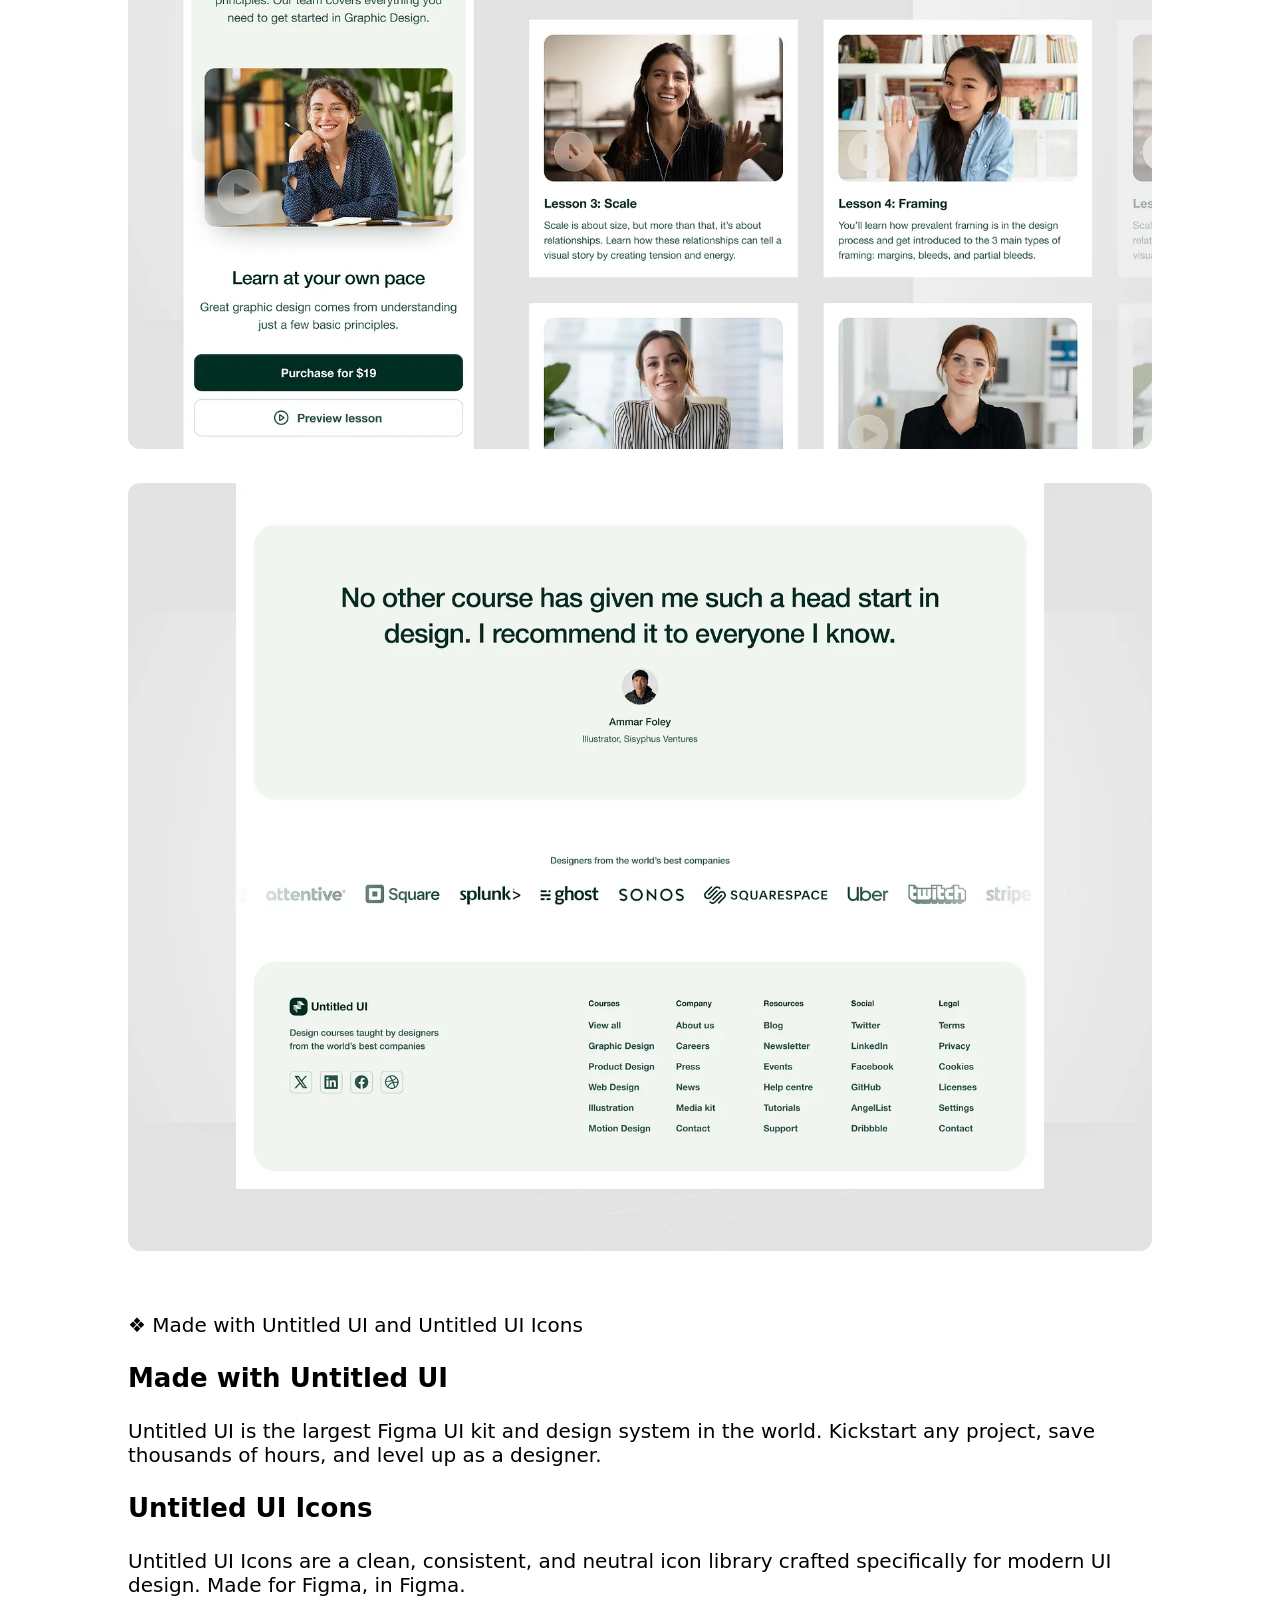
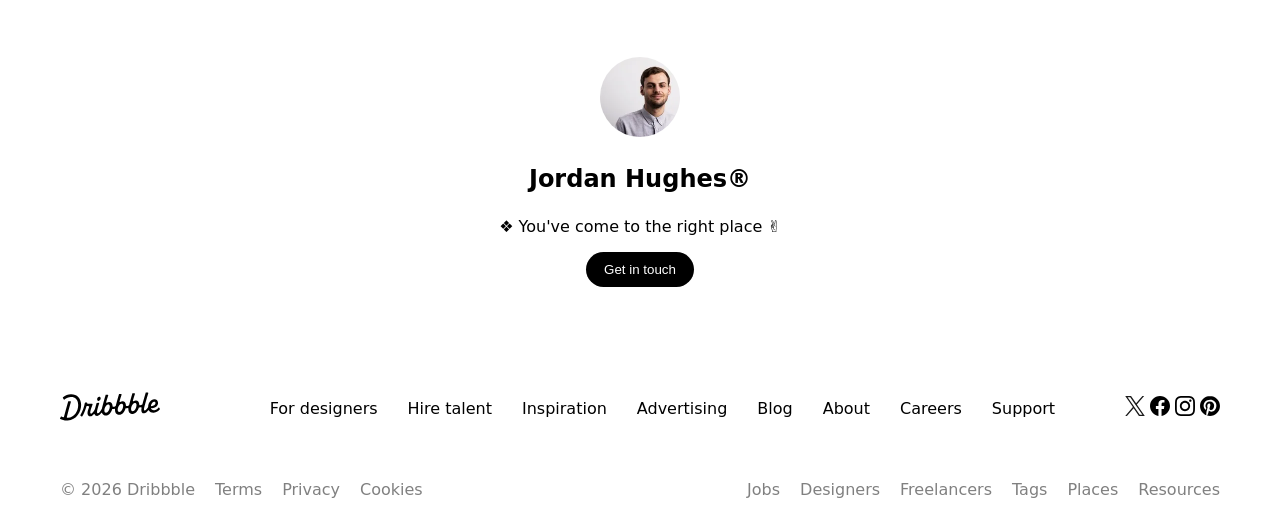
==== commit 998f9347: "Assignment_7_Dribble" ====
--- a/Assignment_7_Dribble_Responsive/index.html
+++ b/Assignment_7_Dribble_Responsive/index.html
@@ -5,7 +5,7 @@
     <meta charset="UTF-8">
     <meta name="viewport" content="width=device-width, initial-scale=1.0">
     <title>Document</title>
-    <link rel="stylesheet" href="style.css">
+    <link rel="stylesheet" href="style_2.css">
 </head>
 
 <body>
--- a/Assignment_7_Dribble_Responsive/style_2.css
+++ b/Assignment_7_Dribble_Responsive/style_2.css
@@ -0,0 +1,327 @@
+
+body {
+    margin: 0;
+    box-sizing: border-box;
+    font-family: system-ui, -apple-system, BlinkMacSystemFont, 'Segoe UI', Roboto;
+    background-color: white;
+    padding-top: 70px;
+}
+
+img {
+    max-width: 100%;
+    height: auto;
+}
+
+.nav-section {
+    position: fixed;
+    top: 0;
+    left: 0;
+    width: 100%;
+    background: white;
+    z-index: 1000;
+}
+
+.nav-bar {
+    display: flex;
+    align-items: center;
+    justify-content: space-between;
+    padding: 20px 40px;
+    gap: 20px;
+}
+
+.nav-bar h3 {
+    font-size: 16px;
+    font-weight: 600;
+    cursor: pointer;
+}
+
+.search-bar {
+    width: 30%;
+    display: flex;
+    justify-content: space-between;
+    background-color: #ededed;
+    border-radius: 50px;
+    padding: 0 8px;
+}
+
+.search-bar input {
+    border: none;
+    outline: none;
+    background: transparent;
+    padding: 18px;
+    flex: 1;
+}
+
+.search-bar input::placeholder {
+    color: black;
+}
+
+.search-content {
+    display: flex;
+    align-items: center;
+    gap: 10px;
+}
+
+.dropdown {
+    font-size: 14px;
+    font-weight: 600;
+}
+
+.search-icon {
+    width: 40px;
+    height: 40px;
+    background-color: #ec82dc;
+    border-radius: 50%;
+    display: flex;
+    align-items: center;
+    justify-content: center;
+    border: none;
+    color: white;
+    cursor: pointer;
+}
+
+.login-signup-btn {
+    display: flex;
+    gap: 8px;
+}
+
+.signup {
+    background: none;
+    border: none;
+    font-weight: bold;
+    cursor: pointer;
+}
+
+.login {
+    background: black;
+    color: white;
+    border-radius: 50px;
+    padding: 12px 20px;
+    border: none;
+    cursor: pointer;
+}
+
+.content {
+    width: 80%;
+    margin: 60px auto;
+}
+
+.main-head {
+    font-size: 30px;
+    font-weight: 500;
+}
+
+.profile-header {
+    display: flex;
+    justify-content: space-between;
+    align-items: center;
+    position: sticky;
+    top: 15%;
+    background: white;
+    padding: 20px 0;
+}
+
+.pic-name {
+    display: flex;
+    gap: 10px;
+    align-items: center;
+}
+
+.profile-pic {
+    width: 50px;
+    height: 50px;
+    border-radius: 50%;
+    object-fit: cover;
+}
+
+.profile-pic-1 {
+    width: 80px;
+    height: 80px;
+    border-radius: 50%;
+    object-fit: cover;
+}
+
+.name {
+    font-weight: 600;
+}
+
+.name-1 {
+    font-size: 24px;
+    font-weight: 600;
+}
+
+.follow {
+    font-size: 14px;
+    color: gray;
+}
+
+.buttons {
+    display: flex;
+    align-items: center;
+    gap: 20px;
+}
+
+.icon-btn {
+    padding: 8px;
+    border: 1px solid #ccc;
+    border-radius: 50%;
+    cursor: pointer;
+}
+
+.buttons-btn {
+    background: black;
+    color: white;
+    border-radius: 50px;
+    padding: 10px 18px;
+    border: none;
+    cursor: pointer;
+}
+
+.post-1 {
+    margin-top: 30px;
+    width: 100%;
+    border-radius: 12px;
+}
+
+.post-desc,
+.post-desc-1{
+    margin-left: 12%;
+}
+
+.post-desc {
+    margin-top: 70px;
+    margin-bottom: 70px;
+    font-size: 24px;
+}
+
+.post-desc-1 {
+    margin: 20px 0;
+    font-size: 20px;
+}
+
+.post-bold {
+    font-size: 26px;
+    font-weight: bold;
+}
+
+.pic-name-1 {
+    margin-top: 60px;
+    text-align: center;
+}
+
+.footer {
+    padding: 30px 60px;
+    background: white;
+}
+
+.footer-top {
+    display: flex;
+    justify-content: space-between;
+    align-items: center;
+    margin-bottom: 40px;
+}
+
+.footer-links {
+    display: flex;
+    gap: 30px;
+    list-style: none;
+}
+
+.footer-bottom {
+    display: flex;
+    justify-content: space-between;
+    color: gray;
+}
+
+.footer-bottom .left,
+.footer-bottom .right {
+    display: flex;
+    gap: 20px;
+}
+
+@media (max-width: 768px) {
+
+    .nav-bar {
+        flex-wrap: wrap;
+        padding: 10px 20px;
+    }
+
+    .nav-bar h3 {
+        display: none;
+    }
+
+    .search-bar {
+        width: 100%;
+        order: 3;
+    }
+
+    .content {
+        width: 95%;
+    }
+
+    .main-head {
+        font-size: 22px;
+    }
+
+    .profile-header {
+        flex-direction: column;
+        align-items: flex-start;
+        position: static;
+        gap: 10px;
+    }
+
+    .buttons {
+        width: 100%;
+        justify-content: space-between;
+    }
+
+    .post-desc,
+    .post-desc-1,
+    .post-bold {
+        margin-left: 0;
+        text-align: center;
+        font-size: 16px;
+    }
+
+    .footer-top {
+        flex-direction: column;
+        gap: 20px;
+        text-align: center;
+    }
+
+    .footer-links {
+        flex-wrap: wrap;
+        justify-content: center;
+        gap: 15px;
+    }
+
+    .footer-bottom {
+        flex-direction: column;
+        align-items: center;
+        gap: 15px;
+    }
+
+    .footer-bottom .left,
+    .footer-bottom .right {
+        flex-wrap: wrap;
+        justify-content: center;
+    }
+}
+
+@media (max-width: 480px) {
+
+    .search-bar input {
+        padding: 12px;
+        font-size: 14px;
+    }
+
+    .login {
+        padding: 10px 14px;
+        font-size: 14px;
+    }
+
+    .buttons-btn {
+        font-size: 14px;
+        padding: 8px 14px;
+    }
+}
